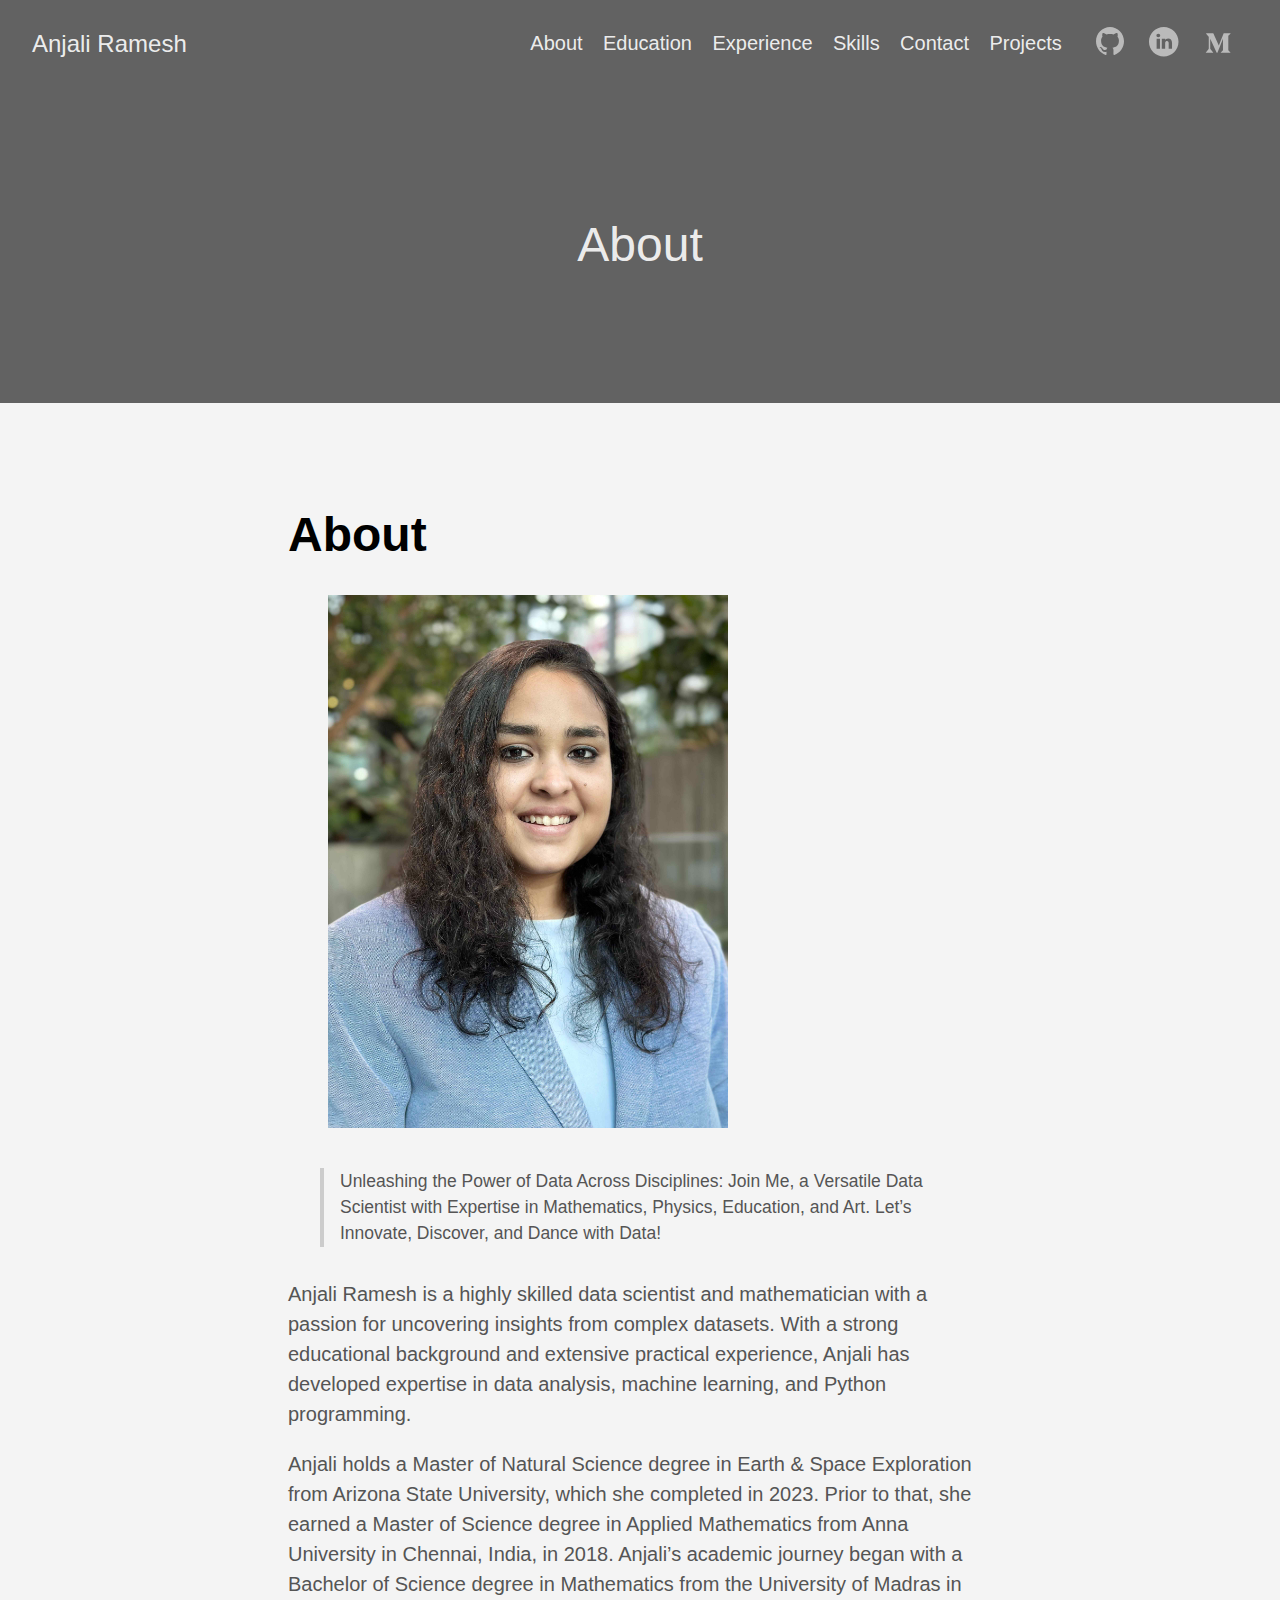
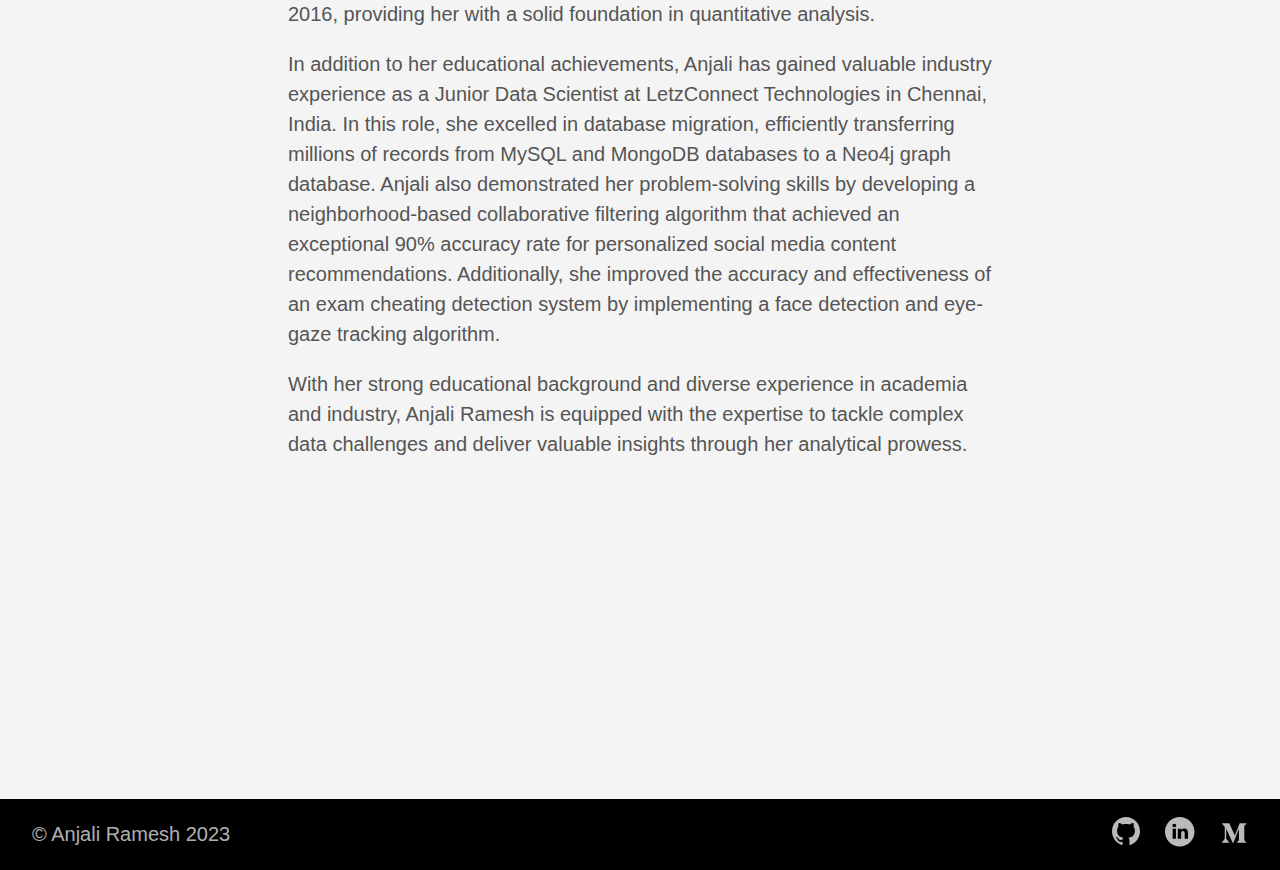
==== about/index.html @ befe835d "portfolio website files" ====
<!DOCTYPE html>
<html lang="en">
  <head>
    <meta charset="utf-8">
    <meta http-equiv="X-UA-Compatible" content="IE=edge,chrome=1">
    
    <title>About | Anjali Ramesh</title>
    <meta name="viewport" content="width=device-width,minimum-scale=1">
    <meta name="description" content="Unleashing the Power of Data Across Disciplines: Join Me, a Versatile Data Scientist with Expertise in Mathematics, Physics, Education, and Art. Let&rsquo;s Innovate, Discover, and Dance with Data!
Anjali Ramesh is a highly skilled data scientist and mathematician with a passion for uncovering insights from complex datasets. With a strong educational background and extensive practical experience, Anjali has developed expertise in data analysis, machine learning, and Python programming.
Anjali holds a Master of Natural Science degree in Earth &amp; Space Exploration from Arizona State University, which she completed in 2023.">
    <meta name="generator" content="Hugo 0.115.1">
    
    
    
    
      <meta name="robots" content="noindex, nofollow">
    

    
<link rel="stylesheet" href="/ananke/css/main.min.css" >



    
    
    
      

    

    
    
    <meta property="og:title" content="About" />
<meta property="og:description" content="Unleashing the Power of Data Across Disciplines: Join Me, a Versatile Data Scientist with Expertise in Mathematics, Physics, Education, and Art. Let&rsquo;s Innovate, Discover, and Dance with Data!
Anjali Ramesh is a highly skilled data scientist and mathematician with a passion for uncovering insights from complex datasets. With a strong educational background and extensive practical experience, Anjali has developed expertise in data analysis, machine learning, and Python programming.
Anjali holds a Master of Natural Science degree in Earth &amp; Space Exploration from Arizona State University, which she completed in 2023." />
<meta property="og:type" content="article" />
<meta property="og:url" content="https://gohugo-theme-ananke.pages.dev/about/" /><meta property="article:section" content="" />


<meta itemprop="name" content="About">
<meta itemprop="description" content="Unleashing the Power of Data Across Disciplines: Join Me, a Versatile Data Scientist with Expertise in Mathematics, Physics, Education, and Art. Let&rsquo;s Innovate, Discover, and Dance with Data!
Anjali Ramesh is a highly skilled data scientist and mathematician with a passion for uncovering insights from complex datasets. With a strong educational background and extensive practical experience, Anjali has developed expertise in data analysis, machine learning, and Python programming.
Anjali holds a Master of Natural Science degree in Earth &amp; Space Exploration from Arizona State University, which she completed in 2023.">

<meta itemprop="wordCount" content="265">
<meta itemprop="keywords" content="" /><meta name="twitter:card" content="summary"/>
<meta name="twitter:title" content="About"/>
<meta name="twitter:description" content="Unleashing the Power of Data Across Disciplines: Join Me, a Versatile Data Scientist with Expertise in Mathematics, Physics, Education, and Art. Let&rsquo;s Innovate, Discover, and Dance with Data!
Anjali Ramesh is a highly skilled data scientist and mathematician with a passion for uncovering insights from complex datasets. With a strong educational background and extensive practical experience, Anjali has developed expertise in data analysis, machine learning, and Python programming.
Anjali holds a Master of Natural Science degree in Earth &amp; Space Exploration from Arizona State University, which she completed in 2023."/>

	
  </head>

  <body class="ma0 avenir bg-near-white">

    

  
  <header class="cover bg-top" style="background-image: url('https://gohugo-theme-ananke.pages.dev/images/about_section_banner.png');">
    <div class="bg-black-60">
      <nav class="pv3 ph3 ph4-ns" role="navigation">
  <div class="flex-l justify-between items-center center">
    <a href="/" class="f3 fw2 hover-white no-underline white-90 dib">
      
        Anjali Ramesh
      
    </a>
    <div class="flex-l items-center">
      

      
        <ul class="pl0 mr3">
          
          <li class="list f5 f4-ns fw4 dib pr3">
            <a class="hover-white no-underline white-90" href="/about/" title="About page">
              About
            </a>
          </li>
          
          <li class="list f5 f4-ns fw4 dib pr3">
            <a class="hover-white no-underline white-90" href="/education/" title="Education page">
              Education
            </a>
          </li>
          
          <li class="list f5 f4-ns fw4 dib pr3">
            <a class="hover-white no-underline white-90" href="/experience/" title="Experience page">
              Experience
            </a>
          </li>
          
          <li class="list f5 f4-ns fw4 dib pr3">
            <a class="hover-white no-underline white-90" href="/skills/" title="Skills page">
              Skills
            </a>
          </li>
          
          <li class="list f5 f4-ns fw4 dib pr3">
            <a class="hover-white no-underline white-90" href="/contact/" title="Contact page">
              Contact
            </a>
          </li>
          
          <li class="list f5 f4-ns fw4 dib pr3">
            <a class="hover-white no-underline white-90" href="/post/" title="Projects page">
              Projects
            </a>
          </li>
          
        </ul>
      
      
<div class="ananke-socials">
  
    
    <a href="https://github.com/anjaliramesh-datascience" target="_blank" rel="noopener" class="github ananke-social-link link-transition stackoverflow link dib z-999 pt3 pt0-l mr1" title="GitHub link" aria-label="follow on GitHub——Opens in a new window">
      
        <span class="icon"><svg style="enable-background:new 0 0 512 512;" version="1.1" viewBox="0 0 512 512"  xml:space="preserve" xmlns="http://www.w3.org/2000/svg" xmlns:xlink="http://www.w3.org/1999/xlink" >
  <path d="M256,32C132.3,32,32,134.8,32,261.7c0,101.5,64.2,187.5,153.2,217.9c11.2,2.1,15.3-5,15.3-11.1   c0-5.5-0.2-19.9-0.3-39.1c-62.3,13.9-75.5-30.8-75.5-30.8c-10.2-26.5-24.9-33.6-24.9-33.6c-20.3-14.3,1.5-14,1.5-14   c22.5,1.6,34.3,23.7,34.3,23.7c20,35.1,52.4,25,65.2,19.1c2-14.8,7.8-25,14.2-30.7c-49.7-5.8-102-25.5-102-113.5   c0-25.1,8.7-45.6,23-61.6c-2.3-5.8-10-29.2,2.2-60.8c0,0,18.8-6.2,61.6,23.5c17.9-5.1,37-7.6,56.1-7.7c19,0.1,38.2,2.6,56.1,7.7   c42.8-29.7,61.5-23.5,61.5-23.5c12.2,31.6,4.5,55,2.2,60.8c14.3,16.1,23,36.6,23,61.6c0,88.2-52.4,107.6-102.3,113.3   c8,7.1,15.2,21.1,15.2,42.5c0,30.7-0.3,55.5-0.3,63c0,6.1,4,13.3,15.4,11C415.9,449.1,480,363.1,480,261.7   C480,134.8,379.7,32,256,32z"/>
</svg>
</span>
      
<span class="new-window"><svg  height="8px"  style="enable-background:new 0 0 1000 1000;" version="1.1" viewBox="0 0 1000 1000"  xml:space="preserve" xmlns="http://www.w3.org/2000/svg" xmlns:xlink="http://www.w3.org/1999/xlink" >
<path d="M598 128h298v298h-86v-152l-418 418-60-60 418-418h-152v-86zM810 810v-298h86v298c0 46-40 86-86 86h-596c-48 0-86-40-86-86v-596c0-46 38-86 86-86h298v86h-298v596h596z" style="fill-rule:evenodd;clip-rule:evenodd;"/>
</svg>
</span></a>
  
    
    <a href="https://www.linkedin.com/in/anjaliramesh-datascience/" target="_blank" rel="noopener" class="linkedin ananke-social-link link-transition stackoverflow link dib z-999 pt3 pt0-l mr1" title="LinkedIn link" aria-label="follow on LinkedIn——Opens in a new window">
      
        <span class="icon"><svg style="enable-background:new 0 0 65 65;" version="1.1" viewBox="0 0 65 65"  xml:space="preserve" xmlns="http://www.w3.org/2000/svg" xmlns:xlink="http://www.w3.org/1999/xlink">
  <path d="M50.837,48.137V36.425c0-6.275-3.35-9.195-7.816-9.195  c-3.604,0-5.219,1.983-6.119,3.374V27.71h-6.79c0.09,1.917,0,20.427,0,20.427h6.79V36.729c0-0.609,0.044-1.219,0.224-1.655  c0.49-1.22,1.607-2.483,3.482-2.483c2.458,0,3.44,1.873,3.44,4.618v10.929H50.837z M22.959,24.922c2.367,0,3.842-1.57,3.842-3.531  c-0.044-2.003-1.475-3.528-3.797-3.528s-3.841,1.524-3.841,3.528c0,1.961,1.474,3.531,3.753,3.531H22.959z M34,64  C17.432,64,4,50.568,4,34C4,17.431,17.432,4,34,4s30,13.431,30,30C64,50.568,50.568,64,34,64z M26.354,48.137V27.71h-6.789v20.427  H26.354z" style="fill-rule:evenodd;clip-rule:evenodd;"/>
</svg>
</span>
      
<span class="new-window"><svg  height="8px"  style="enable-background:new 0 0 1000 1000;" version="1.1" viewBox="0 0 1000 1000"  xml:space="preserve" xmlns="http://www.w3.org/2000/svg" xmlns:xlink="http://www.w3.org/1999/xlink" >
<path d="M598 128h298v298h-86v-152l-418 418-60-60 418-418h-152v-86zM810 810v-298h86v298c0 46-40 86-86 86h-596c-48 0-86-40-86-86v-596c0-46 38-86 86-86h298v86h-298v596h596z" style="fill-rule:evenodd;clip-rule:evenodd;"/>
</svg>
</span></a>
  
    
    <a href="https://medium.com/@anjaliramesh" target="_blank" rel="noopener" class="medium ananke-social-link link-transition stackoverflow link dib z-999 pt3 pt0-l mr1" title="Medium link" aria-label="follow on Medium——Opens in a new window">
      
        <span class="icon"><svg style="enable-background:new 0 0 170 170;" version="1.1" viewBox="0 0 170 170"  xml:space="preserve" xmlns="http://www.w3.org/2000/svg" xmlns:xlink="http://www.w3.org/1999/xlink" >
<path d="M46.5340803,65.2157554 C46.6968378,63.6076572 46.0836,62.018231 44.8828198,60.93592 L32.6512605,46.2010582 L32.6512605,44 L70.6302521,44 L99.9859944,108.380952 L125.794585,44 L162,44 L162,46.2010582 L151.542017,56.2281011 C150.640424,56.9153477 150.193188,58.0448862 150.380019,59.1628454 L150.380019,132.837155 C150.193188,133.955114 150.640424,135.084652 151.542017,135.771899 L161.755369,145.798942 L161.755369,148 L110.38282,148 L110.38282,145.798942 L120.963119,135.527337 C122.002801,134.487948 122.002801,134.182246 122.002801,132.592593 L122.002801,73.0417402 L92.585901,147.755438 L88.6106443,147.755438 L54.3622782,73.0417402 L54.3622782,123.115814 C54.0767278,125.221069 54.7759199,127.3406 56.2581699,128.863022 L70.0186741,145.55438 L70.0186741,147.755438 L31,147.755438 L31,145.55438 L44.7605042,128.863022 C46.2319621,127.338076 46.8903838,125.204485 46.5340803,123.115814 L46.5340803,65.2157554 Z" style="fill-rule:evenodd;clip-rule:evenodd;"/>
</svg>
</span>
      
<span class="new-window"><svg  height="8px"  style="enable-background:new 0 0 1000 1000;" version="1.1" viewBox="0 0 1000 1000"  xml:space="preserve" xmlns="http://www.w3.org/2000/svg" xmlns:xlink="http://www.w3.org/1999/xlink" >
<path d="M598 128h298v298h-86v-152l-418 418-60-60 418-418h-152v-86zM810 810v-298h86v298c0 46-40 86-86 86h-596c-48 0-86-40-86-86v-596c0-46 38-86 86-86h298v86h-298v596h596z" style="fill-rule:evenodd;clip-rule:evenodd;"/>
</svg>
</span></a>
  
</div>

    </div>
  </div>
</nav>

      <div class="tc-l pv6 ph3 ph4-ns">
        
          <div class="f2 f1-l fw2 white-90 mb0 lh-title">About</div>
          
        
      </div>
    </div>
  </header>


    <main class="pb7" role="main">
      
  <div class="flex-l mt2 mw8 center">
    <article class="center cf pv5 ph3 ph4-ns mw7">
      <header>
        <h1 class="f1">
          About
        </h1>
      </header>
      <div class="nested-copy-line-height lh-copy f4 nested-links mid-gray">
        <figure><img src="/images/Anjali.jpeg" width="400"/>
</figure>

<blockquote>
<p>Unleashing the Power of Data Across Disciplines: Join Me, a Versatile Data Scientist with Expertise in Mathematics, Physics, Education, and Art. Let&rsquo;s Innovate, Discover, and Dance with Data!</p>
</blockquote>
<p>Anjali Ramesh is a highly skilled data scientist and mathematician with a passion for uncovering insights from complex datasets. With a strong educational background and extensive practical experience, Anjali has developed expertise in data analysis, machine learning, and Python programming.</p>
<p>Anjali holds a Master of Natural Science degree in Earth &amp; Space Exploration from Arizona State University, which she completed in 2023. Prior to that, she earned a Master of Science degree in Applied Mathematics from Anna University in Chennai, India, in 2018. Anjali&rsquo;s academic journey began with a Bachelor of Science degree in Mathematics from the University of Madras in 2016, providing her with a solid foundation in quantitative analysis.</p>
<p>In addition to her educational achievements, Anjali has gained valuable industry experience as a Junior Data Scientist at LetzConnect Technologies in Chennai, India. In this role, she excelled in database migration, efficiently transferring millions of records from MySQL and MongoDB databases to a Neo4j graph database. Anjali also demonstrated her problem-solving skills by developing a neighborhood-based collaborative filtering algorithm that achieved an exceptional 90% accuracy rate for personalized social media content recommendations. Additionally, she improved the accuracy and effectiveness of an exam cheating detection system by implementing a face detection and eye-gaze tracking algorithm.</p>
<p>With her strong educational background and diverse experience in academia and industry, Anjali Ramesh is equipped with the expertise to tackle complex data challenges and deliver valuable insights through her analytical prowess.</p>

      </div>
    </article>
  </div>

    </main>
    <footer class="bg-black bottom-0 w-100 pa3" role="contentinfo">
  <div class="flex justify-between">
  <a class="f4 fw4 hover-white no-underline white-70 dn dib-ns pv2 ph3" href="https://gohugo-theme-ananke.pages.dev/" >
    &copy;  Anjali Ramesh 2023 
  </a>
    <div>
<div class="ananke-socials">
  
    
    <a href="https://github.com/anjaliramesh-datascience" target="_blank" rel="noopener" class="github ananke-social-link link-transition stackoverflow link dib z-999 pt3 pt0-l mr1" title="GitHub link" aria-label="follow on GitHub——Opens in a new window">
      
        <span class="icon"><svg style="enable-background:new 0 0 512 512;" version="1.1" viewBox="0 0 512 512"  xml:space="preserve" xmlns="http://www.w3.org/2000/svg" xmlns:xlink="http://www.w3.org/1999/xlink" >
  <path d="M256,32C132.3,32,32,134.8,32,261.7c0,101.5,64.2,187.5,153.2,217.9c11.2,2.1,15.3-5,15.3-11.1   c0-5.5-0.2-19.9-0.3-39.1c-62.3,13.9-75.5-30.8-75.5-30.8c-10.2-26.5-24.9-33.6-24.9-33.6c-20.3-14.3,1.5-14,1.5-14   c22.5,1.6,34.3,23.7,34.3,23.7c20,35.1,52.4,25,65.2,19.1c2-14.8,7.8-25,14.2-30.7c-49.7-5.8-102-25.5-102-113.5   c0-25.1,8.7-45.6,23-61.6c-2.3-5.8-10-29.2,2.2-60.8c0,0,18.8-6.2,61.6,23.5c17.9-5.1,37-7.6,56.1-7.7c19,0.1,38.2,2.6,56.1,7.7   c42.8-29.7,61.5-23.5,61.5-23.5c12.2,31.6,4.5,55,2.2,60.8c14.3,16.1,23,36.6,23,61.6c0,88.2-52.4,107.6-102.3,113.3   c8,7.1,15.2,21.1,15.2,42.5c0,30.7-0.3,55.5-0.3,63c0,6.1,4,13.3,15.4,11C415.9,449.1,480,363.1,480,261.7   C480,134.8,379.7,32,256,32z"/>
</svg>
</span>
      
<span class="new-window"><svg  height="8px"  style="enable-background:new 0 0 1000 1000;" version="1.1" viewBox="0 0 1000 1000"  xml:space="preserve" xmlns="http://www.w3.org/2000/svg" xmlns:xlink="http://www.w3.org/1999/xlink" >
<path d="M598 128h298v298h-86v-152l-418 418-60-60 418-418h-152v-86zM810 810v-298h86v298c0 46-40 86-86 86h-596c-48 0-86-40-86-86v-596c0-46 38-86 86-86h298v86h-298v596h596z" style="fill-rule:evenodd;clip-rule:evenodd;"/>
</svg>
</span></a>
  
    
    <a href="https://www.linkedin.com/in/anjaliramesh-datascience/" target="_blank" rel="noopener" class="linkedin ananke-social-link link-transition stackoverflow link dib z-999 pt3 pt0-l mr1" title="LinkedIn link" aria-label="follow on LinkedIn——Opens in a new window">
      
        <span class="icon"><svg style="enable-background:new 0 0 65 65;" version="1.1" viewBox="0 0 65 65"  xml:space="preserve" xmlns="http://www.w3.org/2000/svg" xmlns:xlink="http://www.w3.org/1999/xlink">
  <path d="M50.837,48.137V36.425c0-6.275-3.35-9.195-7.816-9.195  c-3.604,0-5.219,1.983-6.119,3.374V27.71h-6.79c0.09,1.917,0,20.427,0,20.427h6.79V36.729c0-0.609,0.044-1.219,0.224-1.655  c0.49-1.22,1.607-2.483,3.482-2.483c2.458,0,3.44,1.873,3.44,4.618v10.929H50.837z M22.959,24.922c2.367,0,3.842-1.57,3.842-3.531  c-0.044-2.003-1.475-3.528-3.797-3.528s-3.841,1.524-3.841,3.528c0,1.961,1.474,3.531,3.753,3.531H22.959z M34,64  C17.432,64,4,50.568,4,34C4,17.431,17.432,4,34,4s30,13.431,30,30C64,50.568,50.568,64,34,64z M26.354,48.137V27.71h-6.789v20.427  H26.354z" style="fill-rule:evenodd;clip-rule:evenodd;"/>
</svg>
</span>
      
<span class="new-window"><svg  height="8px"  style="enable-background:new 0 0 1000 1000;" version="1.1" viewBox="0 0 1000 1000"  xml:space="preserve" xmlns="http://www.w3.org/2000/svg" xmlns:xlink="http://www.w3.org/1999/xlink" >
<path d="M598 128h298v298h-86v-152l-418 418-60-60 418-418h-152v-86zM810 810v-298h86v298c0 46-40 86-86 86h-596c-48 0-86-40-86-86v-596c0-46 38-86 86-86h298v86h-298v596h596z" style="fill-rule:evenodd;clip-rule:evenodd;"/>
</svg>
</span></a>
  
    
    <a href="https://medium.com/@anjaliramesh" target="_blank" rel="noopener" class="medium ananke-social-link link-transition stackoverflow link dib z-999 pt3 pt0-l mr1" title="Medium link" aria-label="follow on Medium——Opens in a new window">
      
        <span class="icon"><svg style="enable-background:new 0 0 170 170;" version="1.1" viewBox="0 0 170 170"  xml:space="preserve" xmlns="http://www.w3.org/2000/svg" xmlns:xlink="http://www.w3.org/1999/xlink" >
<path d="M46.5340803,65.2157554 C46.6968378,63.6076572 46.0836,62.018231 44.8828198,60.93592 L32.6512605,46.2010582 L32.6512605,44 L70.6302521,44 L99.9859944,108.380952 L125.794585,44 L162,44 L162,46.2010582 L151.542017,56.2281011 C150.640424,56.9153477 150.193188,58.0448862 150.380019,59.1628454 L150.380019,132.837155 C150.193188,133.955114 150.640424,135.084652 151.542017,135.771899 L161.755369,145.798942 L161.755369,148 L110.38282,148 L110.38282,145.798942 L120.963119,135.527337 C122.002801,134.487948 122.002801,134.182246 122.002801,132.592593 L122.002801,73.0417402 L92.585901,147.755438 L88.6106443,147.755438 L54.3622782,73.0417402 L54.3622782,123.115814 C54.0767278,125.221069 54.7759199,127.3406 56.2581699,128.863022 L70.0186741,145.55438 L70.0186741,147.755438 L31,147.755438 L31,145.55438 L44.7605042,128.863022 C46.2319621,127.338076 46.8903838,125.204485 46.5340803,123.115814 L46.5340803,65.2157554 Z" style="fill-rule:evenodd;clip-rule:evenodd;"/>
</svg>
</span>
      
<span class="new-window"><svg  height="8px"  style="enable-background:new 0 0 1000 1000;" version="1.1" viewBox="0 0 1000 1000"  xml:space="preserve" xmlns="http://www.w3.org/2000/svg" xmlns:xlink="http://www.w3.org/1999/xlink" >
<path d="M598 128h298v298h-86v-152l-418 418-60-60 418-418h-152v-86zM810 810v-298h86v298c0 46-40 86-86 86h-596c-48 0-86-40-86-86v-596c0-46 38-86 86-86h298v86h-298v596h596z" style="fill-rule:evenodd;clip-rule:evenodd;"/>
</svg>
</span></a>
  
</div>
</div>
  </div>
</footer>

  </body>
</html>
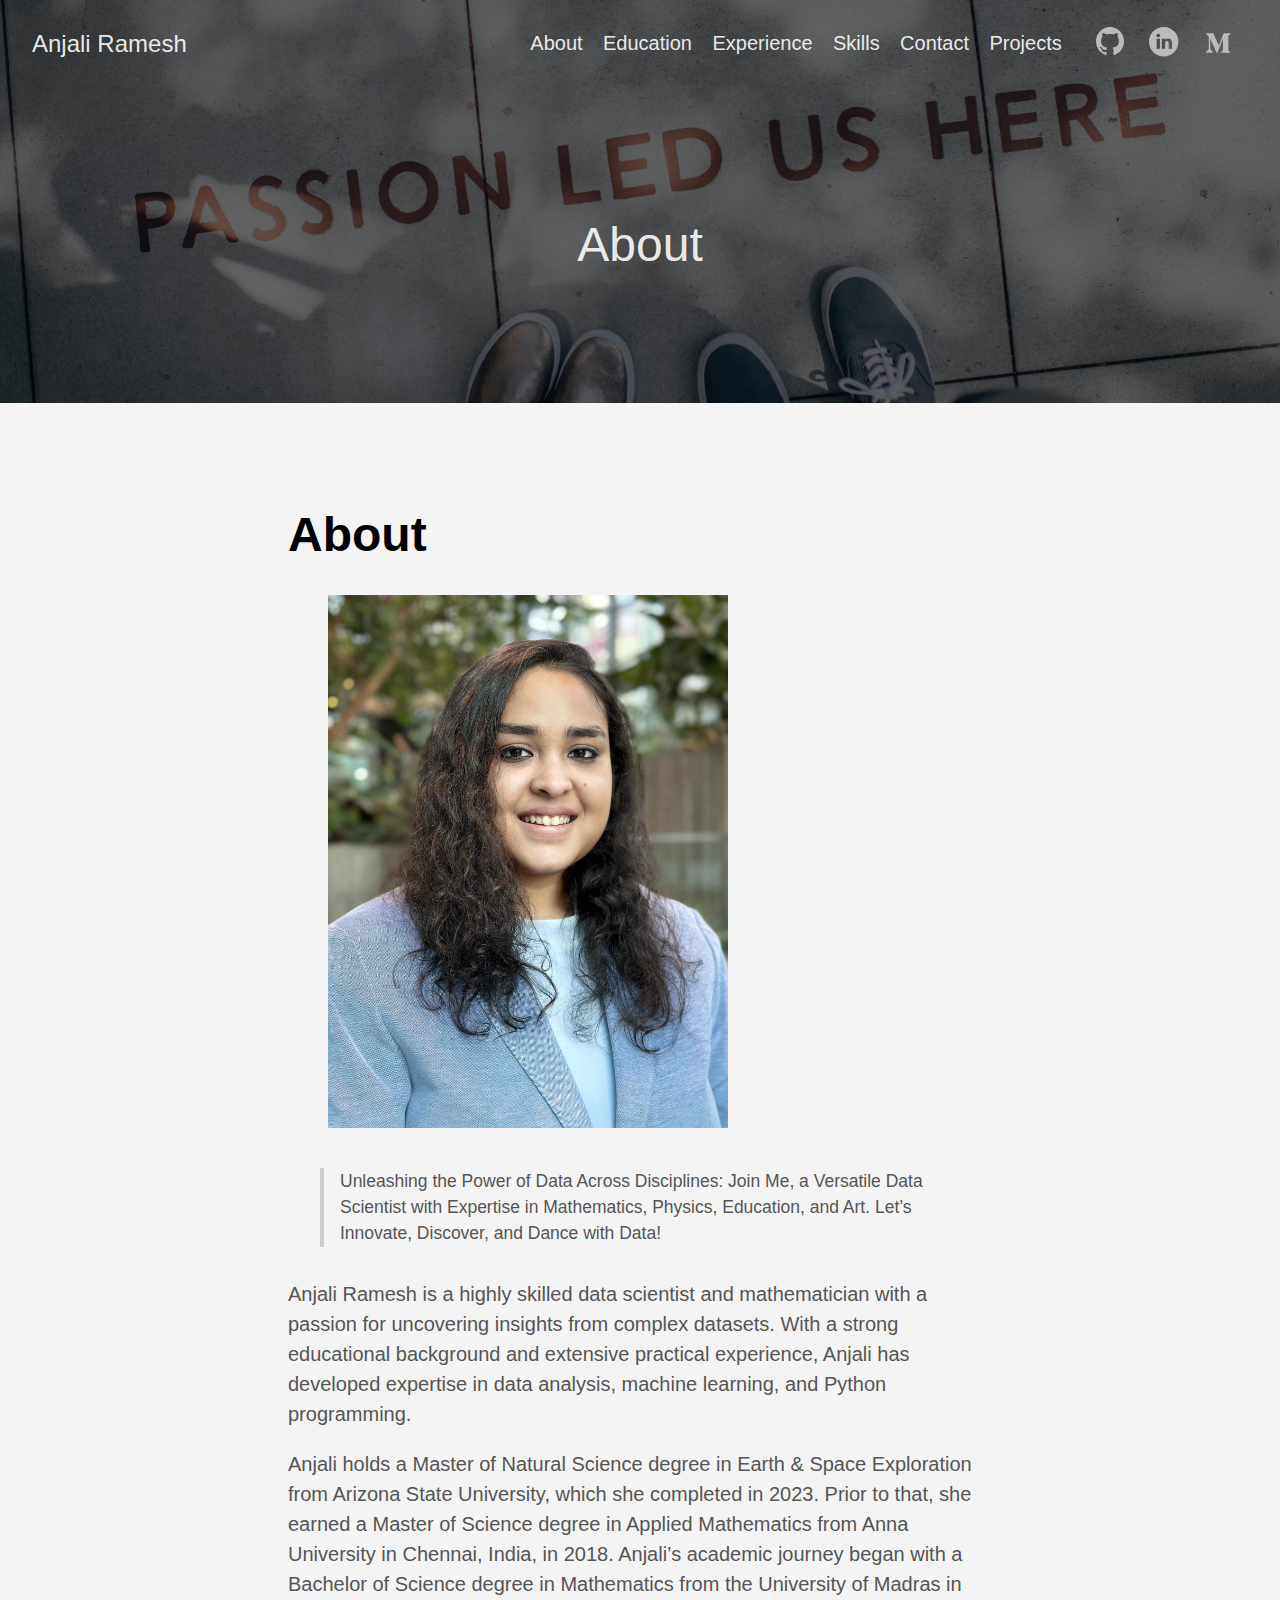
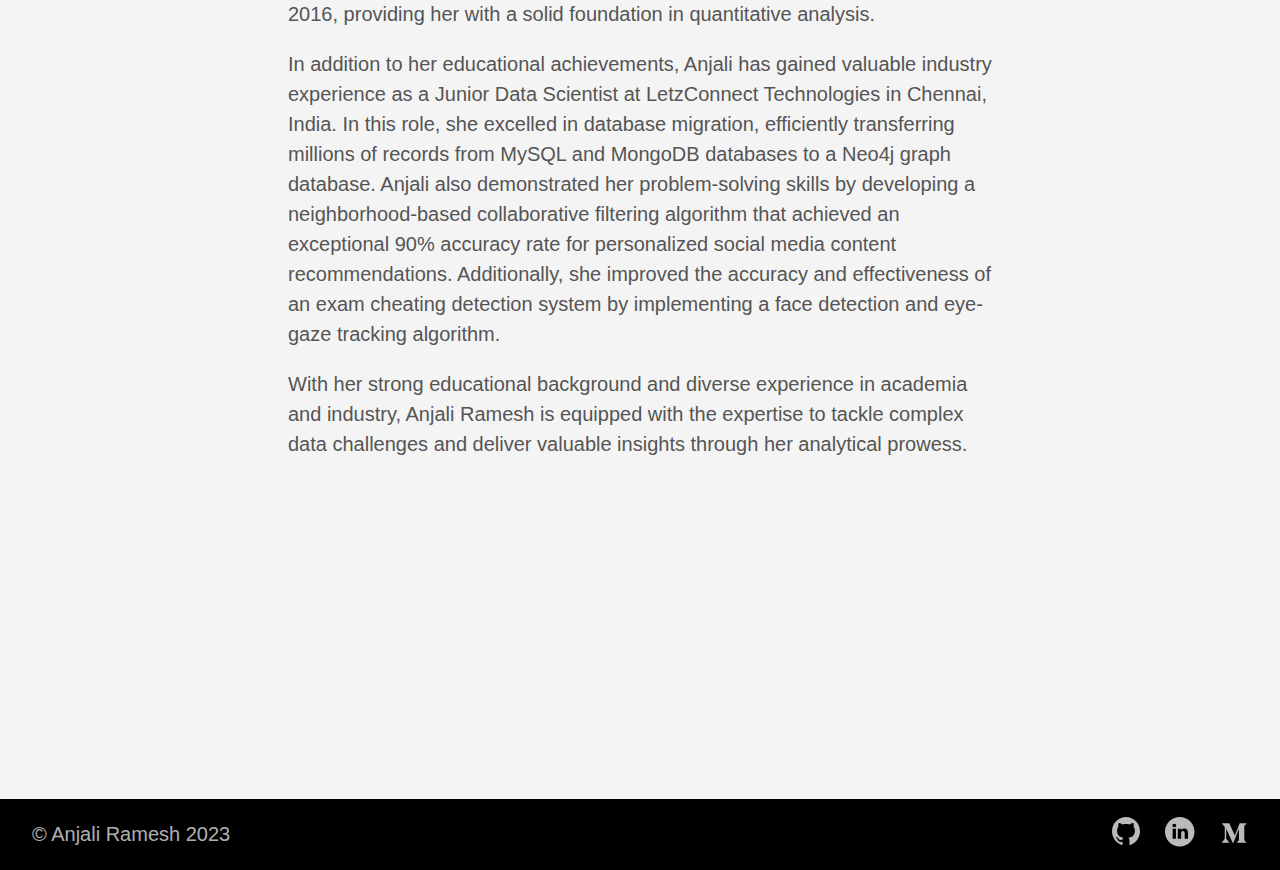
==== commit e9688a00: "Update index.html" ====
--- a/about/index.html
+++ b/about/index.html
@@ -1,252 +1,252 @@
-<!DOCTYPE html>
-<html lang="en">
-  <head>
-    <meta charset="utf-8">
-    <meta http-equiv="X-UA-Compatible" content="IE=edge,chrome=1">
-    
-    <title>About | Anjali Ramesh</title>
-    <meta name="viewport" content="width=device-width,minimum-scale=1">
-    <meta name="description" content="Unleashing the Power of Data Across Disciplines: Join Me, a Versatile Data Scientist with Expertise in Mathematics, Physics, Education, and Art. Let&rsquo;s Innovate, Discover, and Dance with Data!
-Anjali Ramesh is a highly skilled data scientist and mathematician with a passion for uncovering insights from complex datasets. With a strong educational background and extensive practical experience, Anjali has developed expertise in data analysis, machine learning, and Python programming.
-Anjali holds a Master of Natural Science degree in Earth &amp; Space Exploration from Arizona State University, which she completed in 2023.">
-    <meta name="generator" content="Hugo 0.115.1">
-    
-    
-    
-    
-      <meta name="robots" content="noindex, nofollow">
-    
-
-    
-<link rel="stylesheet" href="/ananke/css/main.min.css" >
-
-
-
-    
-    
-    
-      
-
-    
-
-    
-    
-    <meta property="og:title" content="About" />
-<meta property="og:description" content="Unleashing the Power of Data Across Disciplines: Join Me, a Versatile Data Scientist with Expertise in Mathematics, Physics, Education, and Art. Let&rsquo;s Innovate, Discover, and Dance with Data!
-Anjali Ramesh is a highly skilled data scientist and mathematician with a passion for uncovering insights from complex datasets. With a strong educational background and extensive practical experience, Anjali has developed expertise in data analysis, machine learning, and Python programming.
-Anjali holds a Master of Natural Science degree in Earth &amp; Space Exploration from Arizona State University, which she completed in 2023." />
-<meta property="og:type" content="article" />
-<meta property="og:url" content="https://gohugo-theme-ananke.pages.dev/about/" /><meta property="article:section" content="" />
-
-
-<meta itemprop="name" content="About">
-<meta itemprop="description" content="Unleashing the Power of Data Across Disciplines: Join Me, a Versatile Data Scientist with Expertise in Mathematics, Physics, Education, and Art. Let&rsquo;s Innovate, Discover, and Dance with Data!
-Anjali Ramesh is a highly skilled data scientist and mathematician with a passion for uncovering insights from complex datasets. With a strong educational background and extensive practical experience, Anjali has developed expertise in data analysis, machine learning, and Python programming.
-Anjali holds a Master of Natural Science degree in Earth &amp; Space Exploration from Arizona State University, which she completed in 2023.">
-
-<meta itemprop="wordCount" content="265">
-<meta itemprop="keywords" content="" /><meta name="twitter:card" content="summary"/>
-<meta name="twitter:title" content="About"/>
-<meta name="twitter:description" content="Unleashing the Power of Data Across Disciplines: Join Me, a Versatile Data Scientist with Expertise in Mathematics, Physics, Education, and Art. Let&rsquo;s Innovate, Discover, and Dance with Data!
-Anjali Ramesh is a highly skilled data scientist and mathematician with a passion for uncovering insights from complex datasets. With a strong educational background and extensive practical experience, Anjali has developed expertise in data analysis, machine learning, and Python programming.
-Anjali holds a Master of Natural Science degree in Earth &amp; Space Exploration from Arizona State University, which she completed in 2023."/>
-
-	
-  </head>
-
-  <body class="ma0 avenir bg-near-white">
-
-    
-
-  
-  <header class="cover bg-top" style="background-image: url('https://gohugo-theme-ananke.pages.dev/images/about_section_banner.png');">
-    <div class="bg-black-60">
-      <nav class="pv3 ph3 ph4-ns" role="navigation">
-  <div class="flex-l justify-between items-center center">
-    <a href="/" class="f3 fw2 hover-white no-underline white-90 dib">
-      
-        Anjali Ramesh
-      
-    </a>
-    <div class="flex-l items-center">
-      
-
-      
-        <ul class="pl0 mr3">
-          
-          <li class="list f5 f4-ns fw4 dib pr3">
-            <a class="hover-white no-underline white-90" href="/about/" title="About page">
-              About
-            </a>
-          </li>
-          
-          <li class="list f5 f4-ns fw4 dib pr3">
-            <a class="hover-white no-underline white-90" href="/education/" title="Education page">
-              Education
-            </a>
-          </li>
-          
-          <li class="list f5 f4-ns fw4 dib pr3">
-            <a class="hover-white no-underline white-90" href="/experience/" title="Experience page">
-              Experience
-            </a>
-          </li>
-          
-          <li class="list f5 f4-ns fw4 dib pr3">
-            <a class="hover-white no-underline white-90" href="/skills/" title="Skills page">
-              Skills
-            </a>
-          </li>
-          
-          <li class="list f5 f4-ns fw4 dib pr3">
-            <a class="hover-white no-underline white-90" href="/contact/" title="Contact page">
-              Contact
-            </a>
-          </li>
-          
-          <li class="list f5 f4-ns fw4 dib pr3">
-            <a class="hover-white no-underline white-90" href="/post/" title="Projects page">
-              Projects
-            </a>
-          </li>
-          
-        </ul>
-      
-      
-<div class="ananke-socials">
-  
-    
-    <a href="https://github.com/anjaliramesh-datascience" target="_blank" rel="noopener" class="github ananke-social-link link-transition stackoverflow link dib z-999 pt3 pt0-l mr1" title="GitHub link" aria-label="follow on GitHub——Opens in a new window">
-      
-        <span class="icon"><svg style="enable-background:new 0 0 512 512;" version="1.1" viewBox="0 0 512 512"  xml:space="preserve" xmlns="http://www.w3.org/2000/svg" xmlns:xlink="http://www.w3.org/1999/xlink" >
-  <path d="M256,32C132.3,32,32,134.8,32,261.7c0,101.5,64.2,187.5,153.2,217.9c11.2,2.1,15.3-5,15.3-11.1   c0-5.5-0.2-19.9-0.3-39.1c-62.3,13.9-75.5-30.8-75.5-30.8c-10.2-26.5-24.9-33.6-24.9-33.6c-20.3-14.3,1.5-14,1.5-14   c22.5,1.6,34.3,23.7,34.3,23.7c20,35.1,52.4,25,65.2,19.1c2-14.8,7.8-25,14.2-30.7c-49.7-5.8-102-25.5-102-113.5   c0-25.1,8.7-45.6,23-61.6c-2.3-5.8-10-29.2,2.2-60.8c0,0,18.8-6.2,61.6,23.5c17.9-5.1,37-7.6,56.1-7.7c19,0.1,38.2,2.6,56.1,7.7   c42.8-29.7,61.5-23.5,61.5-23.5c12.2,31.6,4.5,55,2.2,60.8c14.3,16.1,23,36.6,23,61.6c0,88.2-52.4,107.6-102.3,113.3   c8,7.1,15.2,21.1,15.2,42.5c0,30.7-0.3,55.5-0.3,63c0,6.1,4,13.3,15.4,11C415.9,449.1,480,363.1,480,261.7   C480,134.8,379.7,32,256,32z"/>
-</svg>
-</span>
-      
-<span class="new-window"><svg  height="8px"  style="enable-background:new 0 0 1000 1000;" version="1.1" viewBox="0 0 1000 1000"  xml:space="preserve" xmlns="http://www.w3.org/2000/svg" xmlns:xlink="http://www.w3.org/1999/xlink" >
-<path d="M598 128h298v298h-86v-152l-418 418-60-60 418-418h-152v-86zM810 810v-298h86v298c0 46-40 86-86 86h-596c-48 0-86-40-86-86v-596c0-46 38-86 86-86h298v86h-298v596h596z" style="fill-rule:evenodd;clip-rule:evenodd;"/>
-</svg>
-</span></a>
-  
-    
-    <a href="https://www.linkedin.com/in/anjaliramesh-datascience/" target="_blank" rel="noopener" class="linkedin ananke-social-link link-transition stackoverflow link dib z-999 pt3 pt0-l mr1" title="LinkedIn link" aria-label="follow on LinkedIn——Opens in a new window">
-      
+<!DOCTYPE html>
+<html lang="en">
+  <head>
+    <meta charset="utf-8">
+    <meta http-equiv="X-UA-Compatible" content="IE=edge,chrome=1">
+    
+    <title>About | Anjali Ramesh</title>
+    <meta name="viewport" content="width=device-width,minimum-scale=1">
+    <meta name="description" content="Unleashing the Power of Data Across Disciplines: Join Me, a Versatile Data Scientist with Expertise in Mathematics, Physics, Education, and Art. Let&rsquo;s Innovate, Discover, and Dance with Data!
+Anjali Ramesh is a highly skilled data scientist and mathematician with a passion for uncovering insights from complex datasets. With a strong educational background and extensive practical experience, Anjali has developed expertise in data analysis, machine learning, and Python programming.
+Anjali holds a Master of Natural Science degree in Earth &amp; Space Exploration from Arizona State University, which she completed in 2023.">
+    <meta name="generator" content="Hugo 0.115.1">
+    
+    
+    
+    
+      <meta name="robots" content="noindex, nofollow">
+    
+
+    
+<link rel="stylesheet" href="/ananke/css/main.min.css" >
+
+
+
+    
+    
+    
+      
+
+    
+
+    
+    
+    <meta property="og:title" content="About" />
+<meta property="og:description" content="Unleashing the Power of Data Across Disciplines: Join Me, a Versatile Data Scientist with Expertise in Mathematics, Physics, Education, and Art. Let&rsquo;s Innovate, Discover, and Dance with Data!
+Anjali Ramesh is a highly skilled data scientist and mathematician with a passion for uncovering insights from complex datasets. With a strong educational background and extensive practical experience, Anjali has developed expertise in data analysis, machine learning, and Python programming.
+Anjali holds a Master of Natural Science degree in Earth &amp; Space Exploration from Arizona State University, which she completed in 2023." />
+<meta property="og:type" content="article" />
+<meta property="og:url" content="https://gohugo-theme-ananke.pages.dev/about/" /><meta property="article:section" content="" />
+
+
+<meta itemprop="name" content="About">
+<meta itemprop="description" content="Unleashing the Power of Data Across Disciplines: Join Me, a Versatile Data Scientist with Expertise in Mathematics, Physics, Education, and Art. Let&rsquo;s Innovate, Discover, and Dance with Data!
+Anjali Ramesh is a highly skilled data scientist and mathematician with a passion for uncovering insights from complex datasets. With a strong educational background and extensive practical experience, Anjali has developed expertise in data analysis, machine learning, and Python programming.
+Anjali holds a Master of Natural Science degree in Earth &amp; Space Exploration from Arizona State University, which she completed in 2023.">
+
+<meta itemprop="wordCount" content="265">
+<meta itemprop="keywords" content="" /><meta name="twitter:card" content="summary"/>
+<meta name="twitter:title" content="About"/>
+<meta name="twitter:description" content="Unleashing the Power of Data Across Disciplines: Join Me, a Versatile Data Scientist with Expertise in Mathematics, Physics, Education, and Art. Let&rsquo;s Innovate, Discover, and Dance with Data!
+Anjali Ramesh is a highly skilled data scientist and mathematician with a passion for uncovering insights from complex datasets. With a strong educational background and extensive practical experience, Anjali has developed expertise in data analysis, machine learning, and Python programming.
+Anjali holds a Master of Natural Science degree in Earth &amp; Space Exploration from Arizona State University, which she completed in 2023."/>
+
+	
+  </head>
+
+  <body class="ma0 avenir bg-near-white">
+
+    
+
+  
+  <header class="cover bg-top" style="background-image: url('/images/about_section_banner.png');">
+    <div class="bg-black-60">
+      <nav class="pv3 ph3 ph4-ns" role="navigation">
+  <div class="flex-l justify-between items-center center">
+    <a href="/" class="f3 fw2 hover-white no-underline white-90 dib">
+      
+        Anjali Ramesh
+      
+    </a>
+    <div class="flex-l items-center">
+      
+
+      
+        <ul class="pl0 mr3">
+          
+          <li class="list f5 f4-ns fw4 dib pr3">
+            <a class="hover-white no-underline white-90" href="/about/" title="About page">
+              About
+            </a>
+          </li>
+          
+          <li class="list f5 f4-ns fw4 dib pr3">
+            <a class="hover-white no-underline white-90" href="/education/" title="Education page">
+              Education
+            </a>
+          </li>
+          
+          <li class="list f5 f4-ns fw4 dib pr3">
+            <a class="hover-white no-underline white-90" href="/experience/" title="Experience page">
+              Experience
+            </a>
+          </li>
+          
+          <li class="list f5 f4-ns fw4 dib pr3">
+            <a class="hover-white no-underline white-90" href="/skills/" title="Skills page">
+              Skills
+            </a>
+          </li>
+          
+          <li class="list f5 f4-ns fw4 dib pr3">
+            <a class="hover-white no-underline white-90" href="/contact/" title="Contact page">
+              Contact
+            </a>
+          </li>
+          
+          <li class="list f5 f4-ns fw4 dib pr3">
+            <a class="hover-white no-underline white-90" href="/post/" title="Projects page">
+              Projects
+            </a>
+          </li>
+          
+        </ul>
+      
+      
+<div class="ananke-socials">
+  
+    
+    <a href="https://github.com/anjaliramesh-datascience" target="_blank" rel="noopener" class="github ananke-social-link link-transition stackoverflow link dib z-999 pt3 pt0-l mr1" title="GitHub link" aria-label="follow on GitHub——Opens in a new window">
+      
+        <span class="icon"><svg style="enable-background:new 0 0 512 512;" version="1.1" viewBox="0 0 512 512"  xml:space="preserve" xmlns="http://www.w3.org/2000/svg" xmlns:xlink="http://www.w3.org/1999/xlink" >
+  <path d="M256,32C132.3,32,32,134.8,32,261.7c0,101.5,64.2,187.5,153.2,217.9c11.2,2.1,15.3-5,15.3-11.1   c0-5.5-0.2-19.9-0.3-39.1c-62.3,13.9-75.5-30.8-75.5-30.8c-10.2-26.5-24.9-33.6-24.9-33.6c-20.3-14.3,1.5-14,1.5-14   c22.5,1.6,34.3,23.7,34.3,23.7c20,35.1,52.4,25,65.2,19.1c2-14.8,7.8-25,14.2-30.7c-49.7-5.8-102-25.5-102-113.5   c0-25.1,8.7-45.6,23-61.6c-2.3-5.8-10-29.2,2.2-60.8c0,0,18.8-6.2,61.6,23.5c17.9-5.1,37-7.6,56.1-7.7c19,0.1,38.2,2.6,56.1,7.7   c42.8-29.7,61.5-23.5,61.5-23.5c12.2,31.6,4.5,55,2.2,60.8c14.3,16.1,23,36.6,23,61.6c0,88.2-52.4,107.6-102.3,113.3   c8,7.1,15.2,21.1,15.2,42.5c0,30.7-0.3,55.5-0.3,63c0,6.1,4,13.3,15.4,11C415.9,449.1,480,363.1,480,261.7   C480,134.8,379.7,32,256,32z"/>
+</svg>
+</span>
+      
+<span class="new-window"><svg  height="8px"  style="enable-background:new 0 0 1000 1000;" version="1.1" viewBox="0 0 1000 1000"  xml:space="preserve" xmlns="http://www.w3.org/2000/svg" xmlns:xlink="http://www.w3.org/1999/xlink" >
+<path d="M598 128h298v298h-86v-152l-418 418-60-60 418-418h-152v-86zM810 810v-298h86v298c0 46-40 86-86 86h-596c-48 0-86-40-86-86v-596c0-46 38-86 86-86h298v86h-298v596h596z" style="fill-rule:evenodd;clip-rule:evenodd;"/>
+</svg>
+</span></a>
+  
+    
+    <a href="https://www.linkedin.com/in/anjaliramesh-datascience/" target="_blank" rel="noopener" class="linkedin ananke-social-link link-transition stackoverflow link dib z-999 pt3 pt0-l mr1" title="LinkedIn link" aria-label="follow on LinkedIn——Opens in a new window">
+      
         <span class="icon"><svg style="enable-background:new 0 0 65 65;" version="1.1" viewBox="0 0 65 65"  xml:space="preserve" xmlns="http://www.w3.org/2000/svg" xmlns:xlink="http://www.w3.org/1999/xlink">
   <path d="M50.837,48.137V36.425c0-6.275-3.35-9.195-7.816-9.195  c-3.604,0-5.219,1.983-6.119,3.374V27.71h-6.79c0.09,1.917,0,20.427,0,20.427h6.79V36.729c0-0.609,0.044-1.219,0.224-1.655  c0.49-1.22,1.607-2.483,3.482-2.483c2.458,0,3.44,1.873,3.44,4.618v10.929H50.837z M22.959,24.922c2.367,0,3.842-1.57,3.842-3.531  c-0.044-2.003-1.475-3.528-3.797-3.528s-3.841,1.524-3.841,3.528c0,1.961,1.474,3.531,3.753,3.531H22.959z M34,64  C17.432,64,4,50.568,4,34C4,17.431,17.432,4,34,4s30,13.431,30,30C64,50.568,50.568,64,34,64z M26.354,48.137V27.71h-6.789v20.427  H26.354z" style="fill-rule:evenodd;clip-rule:evenodd;"/>
 </svg>
-</span>
-      
-<span class="new-window"><svg  height="8px"  style="enable-background:new 0 0 1000 1000;" version="1.1" viewBox="0 0 1000 1000"  xml:space="preserve" xmlns="http://www.w3.org/2000/svg" xmlns:xlink="http://www.w3.org/1999/xlink" >
-<path d="M598 128h298v298h-86v-152l-418 418-60-60 418-418h-152v-86zM810 810v-298h86v298c0 46-40 86-86 86h-596c-48 0-86-40-86-86v-596c0-46 38-86 86-86h298v86h-298v596h596z" style="fill-rule:evenodd;clip-rule:evenodd;"/>
-</svg>
-</span></a>
-  
-    
-    <a href="https://medium.com/@anjaliramesh" target="_blank" rel="noopener" class="medium ananke-social-link link-transition stackoverflow link dib z-999 pt3 pt0-l mr1" title="Medium link" aria-label="follow on Medium——Opens in a new window">
-      
-        <span class="icon"><svg style="enable-background:new 0 0 170 170;" version="1.1" viewBox="0 0 170 170"  xml:space="preserve" xmlns="http://www.w3.org/2000/svg" xmlns:xlink="http://www.w3.org/1999/xlink" >
-<path d="M46.5340803,65.2157554 C46.6968378,63.6076572 46.0836,62.018231 44.8828198,60.93592 L32.6512605,46.2010582 L32.6512605,44 L70.6302521,44 L99.9859944,108.380952 L125.794585,44 L162,44 L162,46.2010582 L151.542017,56.2281011 C150.640424,56.9153477 150.193188,58.0448862 150.380019,59.1628454 L150.380019,132.837155 C150.193188,133.955114 150.640424,135.084652 151.542017,135.771899 L161.755369,145.798942 L161.755369,148 L110.38282,148 L110.38282,145.798942 L120.963119,135.527337 C122.002801,134.487948 122.002801,134.182246 122.002801,132.592593 L122.002801,73.0417402 L92.585901,147.755438 L88.6106443,147.755438 L54.3622782,73.0417402 L54.3622782,123.115814 C54.0767278,125.221069 54.7759199,127.3406 56.2581699,128.863022 L70.0186741,145.55438 L70.0186741,147.755438 L31,147.755438 L31,145.55438 L44.7605042,128.863022 C46.2319621,127.338076 46.8903838,125.204485 46.5340803,123.115814 L46.5340803,65.2157554 Z" style="fill-rule:evenodd;clip-rule:evenodd;"/>
-</svg>
-</span>
-      
-<span class="new-window"><svg  height="8px"  style="enable-background:new 0 0 1000 1000;" version="1.1" viewBox="0 0 1000 1000"  xml:space="preserve" xmlns="http://www.w3.org/2000/svg" xmlns:xlink="http://www.w3.org/1999/xlink" >
-<path d="M598 128h298v298h-86v-152l-418 418-60-60 418-418h-152v-86zM810 810v-298h86v298c0 46-40 86-86 86h-596c-48 0-86-40-86-86v-596c0-46 38-86 86-86h298v86h-298v596h596z" style="fill-rule:evenodd;clip-rule:evenodd;"/>
-</svg>
-</span></a>
-  
-</div>
-
-    </div>
-  </div>
-</nav>
-
-      <div class="tc-l pv6 ph3 ph4-ns">
-        
-          <div class="f2 f1-l fw2 white-90 mb0 lh-title">About</div>
-          
-        
-      </div>
-    </div>
-  </header>
-
-
-    <main class="pb7" role="main">
-      
-  <div class="flex-l mt2 mw8 center">
-    <article class="center cf pv5 ph3 ph4-ns mw7">
-      <header>
-        <h1 class="f1">
-          About
-        </h1>
-      </header>
-      <div class="nested-copy-line-height lh-copy f4 nested-links mid-gray">
-        <figure><img src="/images/Anjali.jpeg" width="400"/>
-</figure>
-
-<blockquote>
-<p>Unleashing the Power of Data Across Disciplines: Join Me, a Versatile Data Scientist with Expertise in Mathematics, Physics, Education, and Art. Let&rsquo;s Innovate, Discover, and Dance with Data!</p>
-</blockquote>
-<p>Anjali Ramesh is a highly skilled data scientist and mathematician with a passion for uncovering insights from complex datasets. With a strong educational background and extensive practical experience, Anjali has developed expertise in data analysis, machine learning, and Python programming.</p>
-<p>Anjali holds a Master of Natural Science degree in Earth &amp; Space Exploration from Arizona State University, which she completed in 2023. Prior to that, she earned a Master of Science degree in Applied Mathematics from Anna University in Chennai, India, in 2018. Anjali&rsquo;s academic journey began with a Bachelor of Science degree in Mathematics from the University of Madras in 2016, providing her with a solid foundation in quantitative analysis.</p>
-<p>In addition to her educational achievements, Anjali has gained valuable industry experience as a Junior Data Scientist at LetzConnect Technologies in Chennai, India. In this role, she excelled in database migration, efficiently transferring millions of records from MySQL and MongoDB databases to a Neo4j graph database. Anjali also demonstrated her problem-solving skills by developing a neighborhood-based collaborative filtering algorithm that achieved an exceptional 90% accuracy rate for personalized social media content recommendations. Additionally, she improved the accuracy and effectiveness of an exam cheating detection system by implementing a face detection and eye-gaze tracking algorithm.</p>
-<p>With her strong educational background and diverse experience in academia and industry, Anjali Ramesh is equipped with the expertise to tackle complex data challenges and deliver valuable insights through her analytical prowess.</p>
-
-      </div>
-    </article>
-  </div>
-
-    </main>
-    <footer class="bg-black bottom-0 w-100 pa3" role="contentinfo">
-  <div class="flex justify-between">
-  <a class="f4 fw4 hover-white no-underline white-70 dn dib-ns pv2 ph3" href="https://gohugo-theme-ananke.pages.dev/" >
-    &copy;  Anjali Ramesh 2023 
-  </a>
-    <div>
-<div class="ananke-socials">
-  
-    
-    <a href="https://github.com/anjaliramesh-datascience" target="_blank" rel="noopener" class="github ananke-social-link link-transition stackoverflow link dib z-999 pt3 pt0-l mr1" title="GitHub link" aria-label="follow on GitHub——Opens in a new window">
-      
-        <span class="icon"><svg style="enable-background:new 0 0 512 512;" version="1.1" viewBox="0 0 512 512"  xml:space="preserve" xmlns="http://www.w3.org/2000/svg" xmlns:xlink="http://www.w3.org/1999/xlink" >
-  <path d="M256,32C132.3,32,32,134.8,32,261.7c0,101.5,64.2,187.5,153.2,217.9c11.2,2.1,15.3-5,15.3-11.1   c0-5.5-0.2-19.9-0.3-39.1c-62.3,13.9-75.5-30.8-75.5-30.8c-10.2-26.5-24.9-33.6-24.9-33.6c-20.3-14.3,1.5-14,1.5-14   c22.5,1.6,34.3,23.7,34.3,23.7c20,35.1,52.4,25,65.2,19.1c2-14.8,7.8-25,14.2-30.7c-49.7-5.8-102-25.5-102-113.5   c0-25.1,8.7-45.6,23-61.6c-2.3-5.8-10-29.2,2.2-60.8c0,0,18.8-6.2,61.6,23.5c17.9-5.1,37-7.6,56.1-7.7c19,0.1,38.2,2.6,56.1,7.7   c42.8-29.7,61.5-23.5,61.5-23.5c12.2,31.6,4.5,55,2.2,60.8c14.3,16.1,23,36.6,23,61.6c0,88.2-52.4,107.6-102.3,113.3   c8,7.1,15.2,21.1,15.2,42.5c0,30.7-0.3,55.5-0.3,63c0,6.1,4,13.3,15.4,11C415.9,449.1,480,363.1,480,261.7   C480,134.8,379.7,32,256,32z"/>
-</svg>
-</span>
-      
-<span class="new-window"><svg  height="8px"  style="enable-background:new 0 0 1000 1000;" version="1.1" viewBox="0 0 1000 1000"  xml:space="preserve" xmlns="http://www.w3.org/2000/svg" xmlns:xlink="http://www.w3.org/1999/xlink" >
-<path d="M598 128h298v298h-86v-152l-418 418-60-60 418-418h-152v-86zM810 810v-298h86v298c0 46-40 86-86 86h-596c-48 0-86-40-86-86v-596c0-46 38-86 86-86h298v86h-298v596h596z" style="fill-rule:evenodd;clip-rule:evenodd;"/>
-</svg>
-</span></a>
-  
-    
-    <a href="https://www.linkedin.com/in/anjaliramesh-datascience/" target="_blank" rel="noopener" class="linkedin ananke-social-link link-transition stackoverflow link dib z-999 pt3 pt0-l mr1" title="LinkedIn link" aria-label="follow on LinkedIn——Opens in a new window">
-      
+</span>
+      
+<span class="new-window"><svg  height="8px"  style="enable-background:new 0 0 1000 1000;" version="1.1" viewBox="0 0 1000 1000"  xml:space="preserve" xmlns="http://www.w3.org/2000/svg" xmlns:xlink="http://www.w3.org/1999/xlink" >
+<path d="M598 128h298v298h-86v-152l-418 418-60-60 418-418h-152v-86zM810 810v-298h86v298c0 46-40 86-86 86h-596c-48 0-86-40-86-86v-596c0-46 38-86 86-86h298v86h-298v596h596z" style="fill-rule:evenodd;clip-rule:evenodd;"/>
+</svg>
+</span></a>
+  
+    
+    <a href="https://medium.com/@anjaliramesh" target="_blank" rel="noopener" class="medium ananke-social-link link-transition stackoverflow link dib z-999 pt3 pt0-l mr1" title="Medium link" aria-label="follow on Medium——Opens in a new window">
+      
+        <span class="icon"><svg style="enable-background:new 0 0 170 170;" version="1.1" viewBox="0 0 170 170"  xml:space="preserve" xmlns="http://www.w3.org/2000/svg" xmlns:xlink="http://www.w3.org/1999/xlink" >
+<path d="M46.5340803,65.2157554 C46.6968378,63.6076572 46.0836,62.018231 44.8828198,60.93592 L32.6512605,46.2010582 L32.6512605,44 L70.6302521,44 L99.9859944,108.380952 L125.794585,44 L162,44 L162,46.2010582 L151.542017,56.2281011 C150.640424,56.9153477 150.193188,58.0448862 150.380019,59.1628454 L150.380019,132.837155 C150.193188,133.955114 150.640424,135.084652 151.542017,135.771899 L161.755369,145.798942 L161.755369,148 L110.38282,148 L110.38282,145.798942 L120.963119,135.527337 C122.002801,134.487948 122.002801,134.182246 122.002801,132.592593 L122.002801,73.0417402 L92.585901,147.755438 L88.6106443,147.755438 L54.3622782,73.0417402 L54.3622782,123.115814 C54.0767278,125.221069 54.7759199,127.3406 56.2581699,128.863022 L70.0186741,145.55438 L70.0186741,147.755438 L31,147.755438 L31,145.55438 L44.7605042,128.863022 C46.2319621,127.338076 46.8903838,125.204485 46.5340803,123.115814 L46.5340803,65.2157554 Z" style="fill-rule:evenodd;clip-rule:evenodd;"/>
+</svg>
+</span>
+      
+<span class="new-window"><svg  height="8px"  style="enable-background:new 0 0 1000 1000;" version="1.1" viewBox="0 0 1000 1000"  xml:space="preserve" xmlns="http://www.w3.org/2000/svg" xmlns:xlink="http://www.w3.org/1999/xlink" >
+<path d="M598 128h298v298h-86v-152l-418 418-60-60 418-418h-152v-86zM810 810v-298h86v298c0 46-40 86-86 86h-596c-48 0-86-40-86-86v-596c0-46 38-86 86-86h298v86h-298v596h596z" style="fill-rule:evenodd;clip-rule:evenodd;"/>
+</svg>
+</span></a>
+  
+</div>
+
+    </div>
+  </div>
+</nav>
+
+      <div class="tc-l pv6 ph3 ph4-ns">
+        
+          <div class="f2 f1-l fw2 white-90 mb0 lh-title">About</div>
+          
+        
+      </div>
+    </div>
+  </header>
+
+
+    <main class="pb7" role="main">
+      
+  <div class="flex-l mt2 mw8 center">
+    <article class="center cf pv5 ph3 ph4-ns mw7">
+      <header>
+        <h1 class="f1">
+          About
+        </h1>
+      </header>
+      <div class="nested-copy-line-height lh-copy f4 nested-links mid-gray">
+        <figure><img src="/images/Anjali.jpeg" width="400"/>
+</figure>
+
+<blockquote>
+<p>Unleashing the Power of Data Across Disciplines: Join Me, a Versatile Data Scientist with Expertise in Mathematics, Physics, Education, and Art. Let&rsquo;s Innovate, Discover, and Dance with Data!</p>
+</blockquote>
+<p>Anjali Ramesh is a highly skilled data scientist and mathematician with a passion for uncovering insights from complex datasets. With a strong educational background and extensive practical experience, Anjali has developed expertise in data analysis, machine learning, and Python programming.</p>
+<p>Anjali holds a Master of Natural Science degree in Earth &amp; Space Exploration from Arizona State University, which she completed in 2023. Prior to that, she earned a Master of Science degree in Applied Mathematics from Anna University in Chennai, India, in 2018. Anjali&rsquo;s academic journey began with a Bachelor of Science degree in Mathematics from the University of Madras in 2016, providing her with a solid foundation in quantitative analysis.</p>
+<p>In addition to her educational achievements, Anjali has gained valuable industry experience as a Junior Data Scientist at LetzConnect Technologies in Chennai, India. In this role, she excelled in database migration, efficiently transferring millions of records from MySQL and MongoDB databases to a Neo4j graph database. Anjali also demonstrated her problem-solving skills by developing a neighborhood-based collaborative filtering algorithm that achieved an exceptional 90% accuracy rate for personalized social media content recommendations. Additionally, she improved the accuracy and effectiveness of an exam cheating detection system by implementing a face detection and eye-gaze tracking algorithm.</p>
+<p>With her strong educational background and diverse experience in academia and industry, Anjali Ramesh is equipped with the expertise to tackle complex data challenges and deliver valuable insights through her analytical prowess.</p>
+
+      </div>
+    </article>
+  </div>
+
+    </main>
+    <footer class="bg-black bottom-0 w-100 pa3" role="contentinfo">
+  <div class="flex justify-between">
+  <a class="f4 fw4 hover-white no-underline white-70 dn dib-ns pv2 ph3" href="https://gohugo-theme-ananke.pages.dev/" >
+    &copy;  Anjali Ramesh 2023 
+  </a>
+    <div>
+<div class="ananke-socials">
+  
+    
+    <a href="https://github.com/anjaliramesh-datascience" target="_blank" rel="noopener" class="github ananke-social-link link-transition stackoverflow link dib z-999 pt3 pt0-l mr1" title="GitHub link" aria-label="follow on GitHub——Opens in a new window">
+      
+        <span class="icon"><svg style="enable-background:new 0 0 512 512;" version="1.1" viewBox="0 0 512 512"  xml:space="preserve" xmlns="http://www.w3.org/2000/svg" xmlns:xlink="http://www.w3.org/1999/xlink" >
+  <path d="M256,32C132.3,32,32,134.8,32,261.7c0,101.5,64.2,187.5,153.2,217.9c11.2,2.1,15.3-5,15.3-11.1   c0-5.5-0.2-19.9-0.3-39.1c-62.3,13.9-75.5-30.8-75.5-30.8c-10.2-26.5-24.9-33.6-24.9-33.6c-20.3-14.3,1.5-14,1.5-14   c22.5,1.6,34.3,23.7,34.3,23.7c20,35.1,52.4,25,65.2,19.1c2-14.8,7.8-25,14.2-30.7c-49.7-5.8-102-25.5-102-113.5   c0-25.1,8.7-45.6,23-61.6c-2.3-5.8-10-29.2,2.2-60.8c0,0,18.8-6.2,61.6,23.5c17.9-5.1,37-7.6,56.1-7.7c19,0.1,38.2,2.6,56.1,7.7   c42.8-29.7,61.5-23.5,61.5-23.5c12.2,31.6,4.5,55,2.2,60.8c14.3,16.1,23,36.6,23,61.6c0,88.2-52.4,107.6-102.3,113.3   c8,7.1,15.2,21.1,15.2,42.5c0,30.7-0.3,55.5-0.3,63c0,6.1,4,13.3,15.4,11C415.9,449.1,480,363.1,480,261.7   C480,134.8,379.7,32,256,32z"/>
+</svg>
+</span>
+      
+<span class="new-window"><svg  height="8px"  style="enable-background:new 0 0 1000 1000;" version="1.1" viewBox="0 0 1000 1000"  xml:space="preserve" xmlns="http://www.w3.org/2000/svg" xmlns:xlink="http://www.w3.org/1999/xlink" >
+<path d="M598 128h298v298h-86v-152l-418 418-60-60 418-418h-152v-86zM810 810v-298h86v298c0 46-40 86-86 86h-596c-48 0-86-40-86-86v-596c0-46 38-86 86-86h298v86h-298v596h596z" style="fill-rule:evenodd;clip-rule:evenodd;"/>
+</svg>
+</span></a>
+  
+    
+    <a href="https://www.linkedin.com/in/anjaliramesh-datascience/" target="_blank" rel="noopener" class="linkedin ananke-social-link link-transition stackoverflow link dib z-999 pt3 pt0-l mr1" title="LinkedIn link" aria-label="follow on LinkedIn——Opens in a new window">
+      
         <span class="icon"><svg style="enable-background:new 0 0 65 65;" version="1.1" viewBox="0 0 65 65"  xml:space="preserve" xmlns="http://www.w3.org/2000/svg" xmlns:xlink="http://www.w3.org/1999/xlink">
   <path d="M50.837,48.137V36.425c0-6.275-3.35-9.195-7.816-9.195  c-3.604,0-5.219,1.983-6.119,3.374V27.71h-6.79c0.09,1.917,0,20.427,0,20.427h6.79V36.729c0-0.609,0.044-1.219,0.224-1.655  c0.49-1.22,1.607-2.483,3.482-2.483c2.458,0,3.44,1.873,3.44,4.618v10.929H50.837z M22.959,24.922c2.367,0,3.842-1.57,3.842-3.531  c-0.044-2.003-1.475-3.528-3.797-3.528s-3.841,1.524-3.841,3.528c0,1.961,1.474,3.531,3.753,3.531H22.959z M34,64  C17.432,64,4,50.568,4,34C4,17.431,17.432,4,34,4s30,13.431,30,30C64,50.568,50.568,64,34,64z M26.354,48.137V27.71h-6.789v20.427  H26.354z" style="fill-rule:evenodd;clip-rule:evenodd;"/>
 </svg>
-</span>
-      
-<span class="new-window"><svg  height="8px"  style="enable-background:new 0 0 1000 1000;" version="1.1" viewBox="0 0 1000 1000"  xml:space="preserve" xmlns="http://www.w3.org/2000/svg" xmlns:xlink="http://www.w3.org/1999/xlink" >
-<path d="M598 128h298v298h-86v-152l-418 418-60-60 418-418h-152v-86zM810 810v-298h86v298c0 46-40 86-86 86h-596c-48 0-86-40-86-86v-596c0-46 38-86 86-86h298v86h-298v596h596z" style="fill-rule:evenodd;clip-rule:evenodd;"/>
-</svg>
-</span></a>
-  
-    
-    <a href="https://medium.com/@anjaliramesh" target="_blank" rel="noopener" class="medium ananke-social-link link-transition stackoverflow link dib z-999 pt3 pt0-l mr1" title="Medium link" aria-label="follow on Medium——Opens in a new window">
-      
-        <span class="icon"><svg style="enable-background:new 0 0 170 170;" version="1.1" viewBox="0 0 170 170"  xml:space="preserve" xmlns="http://www.w3.org/2000/svg" xmlns:xlink="http://www.w3.org/1999/xlink" >
-<path d="M46.5340803,65.2157554 C46.6968378,63.6076572 46.0836,62.018231 44.8828198,60.93592 L32.6512605,46.2010582 L32.6512605,44 L70.6302521,44 L99.9859944,108.380952 L125.794585,44 L162,44 L162,46.2010582 L151.542017,56.2281011 C150.640424,56.9153477 150.193188,58.0448862 150.380019,59.1628454 L150.380019,132.837155 C150.193188,133.955114 150.640424,135.084652 151.542017,135.771899 L161.755369,145.798942 L161.755369,148 L110.38282,148 L110.38282,145.798942 L120.963119,135.527337 C122.002801,134.487948 122.002801,134.182246 122.002801,132.592593 L122.002801,73.0417402 L92.585901,147.755438 L88.6106443,147.755438 L54.3622782,73.0417402 L54.3622782,123.115814 C54.0767278,125.221069 54.7759199,127.3406 56.2581699,128.863022 L70.0186741,145.55438 L70.0186741,147.755438 L31,147.755438 L31,145.55438 L44.7605042,128.863022 C46.2319621,127.338076 46.8903838,125.204485 46.5340803,123.115814 L46.5340803,65.2157554 Z" style="fill-rule:evenodd;clip-rule:evenodd;"/>
-</svg>
-</span>
-      
-<span class="new-window"><svg  height="8px"  style="enable-background:new 0 0 1000 1000;" version="1.1" viewBox="0 0 1000 1000"  xml:space="preserve" xmlns="http://www.w3.org/2000/svg" xmlns:xlink="http://www.w3.org/1999/xlink" >
-<path d="M598 128h298v298h-86v-152l-418 418-60-60 418-418h-152v-86zM810 810v-298h86v298c0 46-40 86-86 86h-596c-48 0-86-40-86-86v-596c0-46 38-86 86-86h298v86h-298v596h596z" style="fill-rule:evenodd;clip-rule:evenodd;"/>
-</svg>
-</span></a>
-  
-</div>
-</div>
-  </div>
-</footer>
-
-  </body>
-</html>
+</span>
+      
+<span class="new-window"><svg  height="8px"  style="enable-background:new 0 0 1000 1000;" version="1.1" viewBox="0 0 1000 1000"  xml:space="preserve" xmlns="http://www.w3.org/2000/svg" xmlns:xlink="http://www.w3.org/1999/xlink" >
+<path d="M598 128h298v298h-86v-152l-418 418-60-60 418-418h-152v-86zM810 810v-298h86v298c0 46-40 86-86 86h-596c-48 0-86-40-86-86v-596c0-46 38-86 86-86h298v86h-298v596h596z" style="fill-rule:evenodd;clip-rule:evenodd;"/>
+</svg>
+</span></a>
+  
+    
+    <a href="https://medium.com/@anjaliramesh" target="_blank" rel="noopener" class="medium ananke-social-link link-transition stackoverflow link dib z-999 pt3 pt0-l mr1" title="Medium link" aria-label="follow on Medium——Opens in a new window">
+      
+        <span class="icon"><svg style="enable-background:new 0 0 170 170;" version="1.1" viewBox="0 0 170 170"  xml:space="preserve" xmlns="http://www.w3.org/2000/svg" xmlns:xlink="http://www.w3.org/1999/xlink" >
+<path d="M46.5340803,65.2157554 C46.6968378,63.6076572 46.0836,62.018231 44.8828198,60.93592 L32.6512605,46.2010582 L32.6512605,44 L70.6302521,44 L99.9859944,108.380952 L125.794585,44 L162,44 L162,46.2010582 L151.542017,56.2281011 C150.640424,56.9153477 150.193188,58.0448862 150.380019,59.1628454 L150.380019,132.837155 C150.193188,133.955114 150.640424,135.084652 151.542017,135.771899 L161.755369,145.798942 L161.755369,148 L110.38282,148 L110.38282,145.798942 L120.963119,135.527337 C122.002801,134.487948 122.002801,134.182246 122.002801,132.592593 L122.002801,73.0417402 L92.585901,147.755438 L88.6106443,147.755438 L54.3622782,73.0417402 L54.3622782,123.115814 C54.0767278,125.221069 54.7759199,127.3406 56.2581699,128.863022 L70.0186741,145.55438 L70.0186741,147.755438 L31,147.755438 L31,145.55438 L44.7605042,128.863022 C46.2319621,127.338076 46.8903838,125.204485 46.5340803,123.115814 L46.5340803,65.2157554 Z" style="fill-rule:evenodd;clip-rule:evenodd;"/>
+</svg>
+</span>
+      
+<span class="new-window"><svg  height="8px"  style="enable-background:new 0 0 1000 1000;" version="1.1" viewBox="0 0 1000 1000"  xml:space="preserve" xmlns="http://www.w3.org/2000/svg" xmlns:xlink="http://www.w3.org/1999/xlink" >
+<path d="M598 128h298v298h-86v-152l-418 418-60-60 418-418h-152v-86zM810 810v-298h86v298c0 46-40 86-86 86h-596c-48 0-86-40-86-86v-596c0-46 38-86 86-86h298v86h-298v596h596z" style="fill-rule:evenodd;clip-rule:evenodd;"/>
+</svg>
+</span></a>
+  
+</div>
+</div>
+  </div>
+</footer>
+
+  </body>
+</html>
